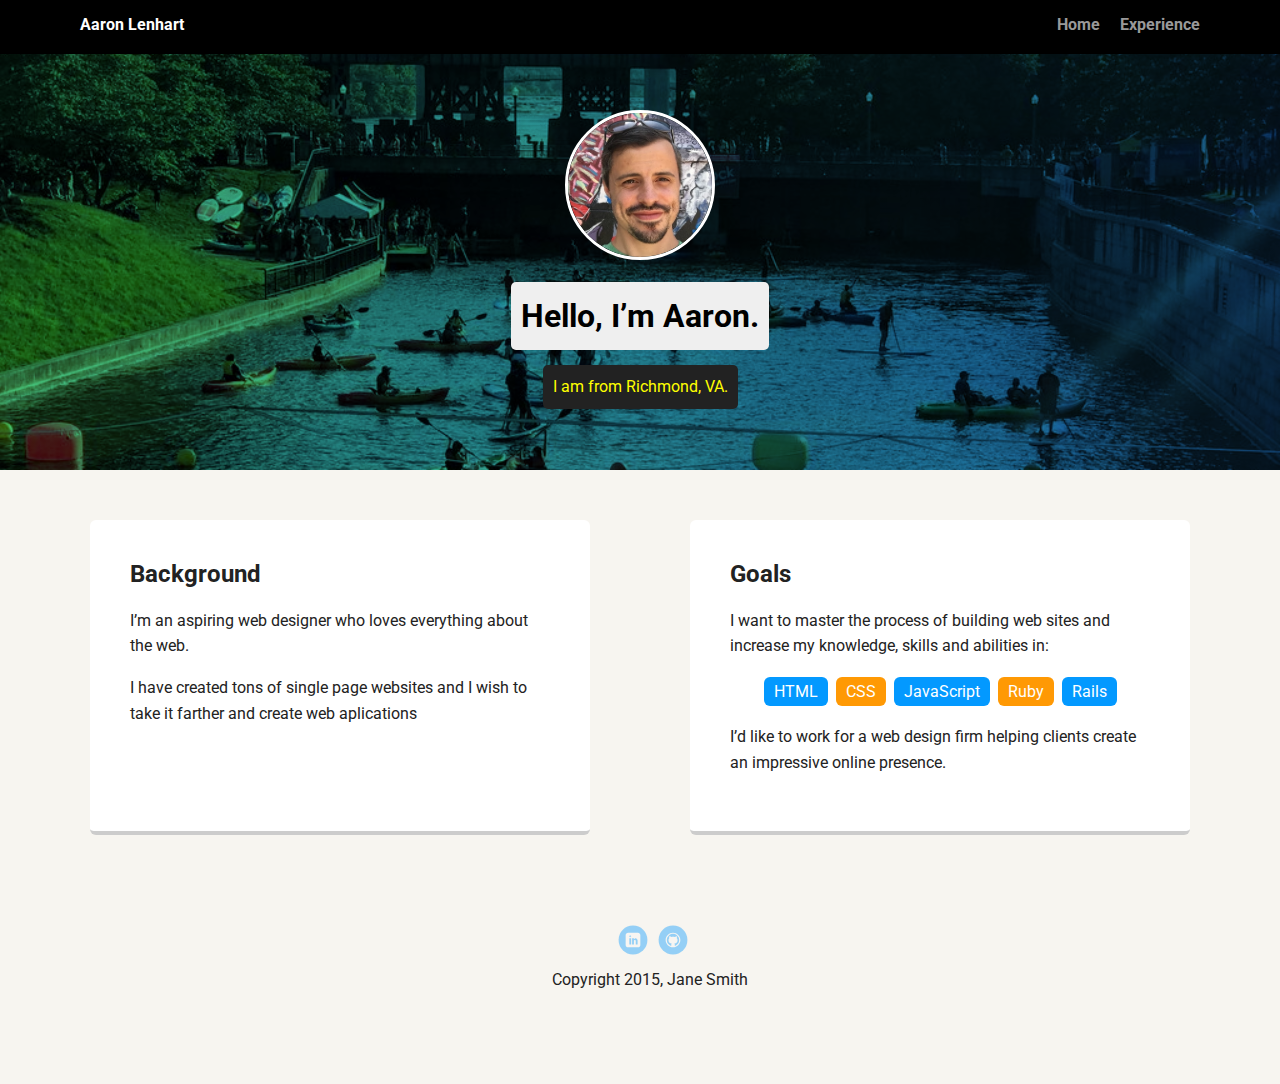
==== portfolio_update_v1/index.html @ 78f04463 "Just starting" ====
<!doctype html>
<html lang="en">
<head>
  <meta charset="utf-8">
  <title>Aaron Lenhart's Profile</title>
  <meta name="viewport" content="width=device-width, initial-scale=1.0">
  <link rel="stylesheet" href="styles.css">
  <link href="https://fonts.googleapis.com/css?family=Muli%7CRoboto:400,300,500,700,900" rel="stylesheet"></head>
  <body>

    <div class="main-nav">
        <ul class="nav">
          <li class="name">Aaron Lenhart</li>
          <li><a href="index.html">Home</a></li>
          <li><a href="#">Experience</a></li>
        </ul>
    </div>

    <header>
      <img src="images/rsz_profile.jpg" alt="Drawing of Aaron" class="profile-image">
      <h1 class="tag name">Hello, I’m Aaron.</h1>
      <p class="tag location">I am from Richmond, VA.</p>
    </header>

    <main class="flex">
      <div class="card">
        <h2>Background</h2>
        <p>I’m an aspiring web designer who loves everything about the web.</p>
        <p>I have created tons of single page websites and I wish to take it farther and create web aplications</p>
      </div>

      <div class="card">
        <h2>Goals</h2>
        <p>I want to master the process of building web sites and increase my knowledge, skills and abilities in:</p>
        <ul class="skills">
          <li>HTML</li>
          <li>CSS</li>
          <li>JavaScript</li>
          <li>Ruby</li>
          <li>Rails</li>
        </ul>
        <p>I’d like to work for a web design firm helping clients create an impressive online presence.</p>
      </div>

    </main>
    <footer>
      <ul>
        <li><a href="http://www.linkedin.com/in/aaron-lenhart-2842167a" class="social linkedin" target="_blank">LinkedIn</a></li>
        <li><a href="#" class="social github">Github</a></li>
      </ul>
      <p class="copyright">Copyright 2015, Jane Smith</p>
    </footer>
  </body>
  </html>
---- portfolio_update_v1/styles.css ----
/* Global Layout Set-up */
* {
  box-sizing: border-box;
}

body {
  margin: 0;
  padding: 0;
  text-align: center;
  font-family: 'Roboto', sans-serif;
  color: #222;
  background: #f7f5f0;
}
/* Link Styles */

a {
  text-decoration: none;
  color: #999;
}
a:hover {
  color: #6633ff;
}

/* Section Styles */

.main-nav {
  width: 100%;
  background: black;
  min-height: 30px;
  padding: 10px;
  position: fixed;
  text-align: center;
}
.nav {
  display: flex;
  justify-content: space-around;
  font-weight: 700;
  list-style-type: none;
  margin: 0 auto;
  padding: 0;
}

.nav .name {
    display: block;
    margin-right: auto;
    color: white;
}
.nav li {
  padding: 5px 10px 10px 10px;
}
.nav a {
  transition: all .5s;
}
.nav a:hover {
  color: white
}

header {
  text-align: center;
  background: linear-gradient(90deg, #43cea2, #185a9d),
              url('images/bckrnd.jpg') no-repeat;
  background-blend-mode: multiply;
 background-position: center;
  background-size: cover;
  padding-top: 60px;
  padding-bottom: 25px;

}
header {
  line-height: 1.5;
}
header .profile-image {
  margin-top: 50px;
  width: 150px;
  height: 150px;
  border-radius: 50%;
  border: 3px solid white;
  transition: all .5s;

}
header .profile-image:hover {
  transform: scale(1.2) rotate(5deg);
}
.tag {
  background-color: #efefef;
  color: black;
  padding: 10px;
  border-radius: 5px;
  display: table;
  margin: 15px auto;

}
.location {
  background-color: #222;
  color: yellow;

}
.card {
  margin: 30px;
  padding: 20px 40px 40px;
  max-width: 500px;
  text-align: left;
  background: #fff;
  border-bottom: 4px solid #ccc;
  border-radius: 6px;
  transition: all .5s;
}
.card:hover {
  border-color: #ff99ff;
}

ul.skills {
  padding: 0;
  text-align: center;
}

.skills li {
  border-radius: 6px;
  display: inline-block;
  background: #ff9904;
  color: white;
  padding: 5px 10px;
  margin: 2px;
}

.skills li:nth-child(odd) {
  background: #0399ff;
}

footer {
  width: 100%;
  min-height: 30px;
  padding: 20px 0 40px 20px;
}

footer .copyright {
  top: -8px;
  font-size: .75em;
}

footer ul {
  list-style-type: none;
  margin: 0;
  padding: 0;
}

footer ul li {
  display: inline-block;
}

a.social {
  display: inline-block;
  text-indent: -9999px;
  margin-left: 5px;
  width: 30px;
  height: 30px;
  background-size: 30px 30px;
  opacity: .4;
  transition: all .5s;
}
a.twitter {
  background-image: url(images/twitter.svg);
}
a.linkedin {
  background-image: url(images/linkedin.svg);
}
a.github {
  background-image: url(images/github.svg);
}
a.social:hover {
  opacity: 1;
}
.clearfix {
  clear: both;
}

/* Styles for larger screens */
@media screen and (min-width: 720px) {

  .flex {
      display: -ms-flexbox;      /* TWEENER - IE 10 */
      display: flex;
      max-width: 1200px;
      -ms-flex-pack: distribute;
      justify-content: space-around;
      margin: 0 auto;
  }

  header {
    min-height: 470px;
  }

  .nav {
    max-width: 1200px;
    padding: 0 30px;
  }


  main {
    padding-top: 20px;
  }

  main p {
    line-height: 1.6em;
  }

  footer {
    font-size: 1.3em;
    max-width: 1200px;
    margin: 40px auto;
  }

}
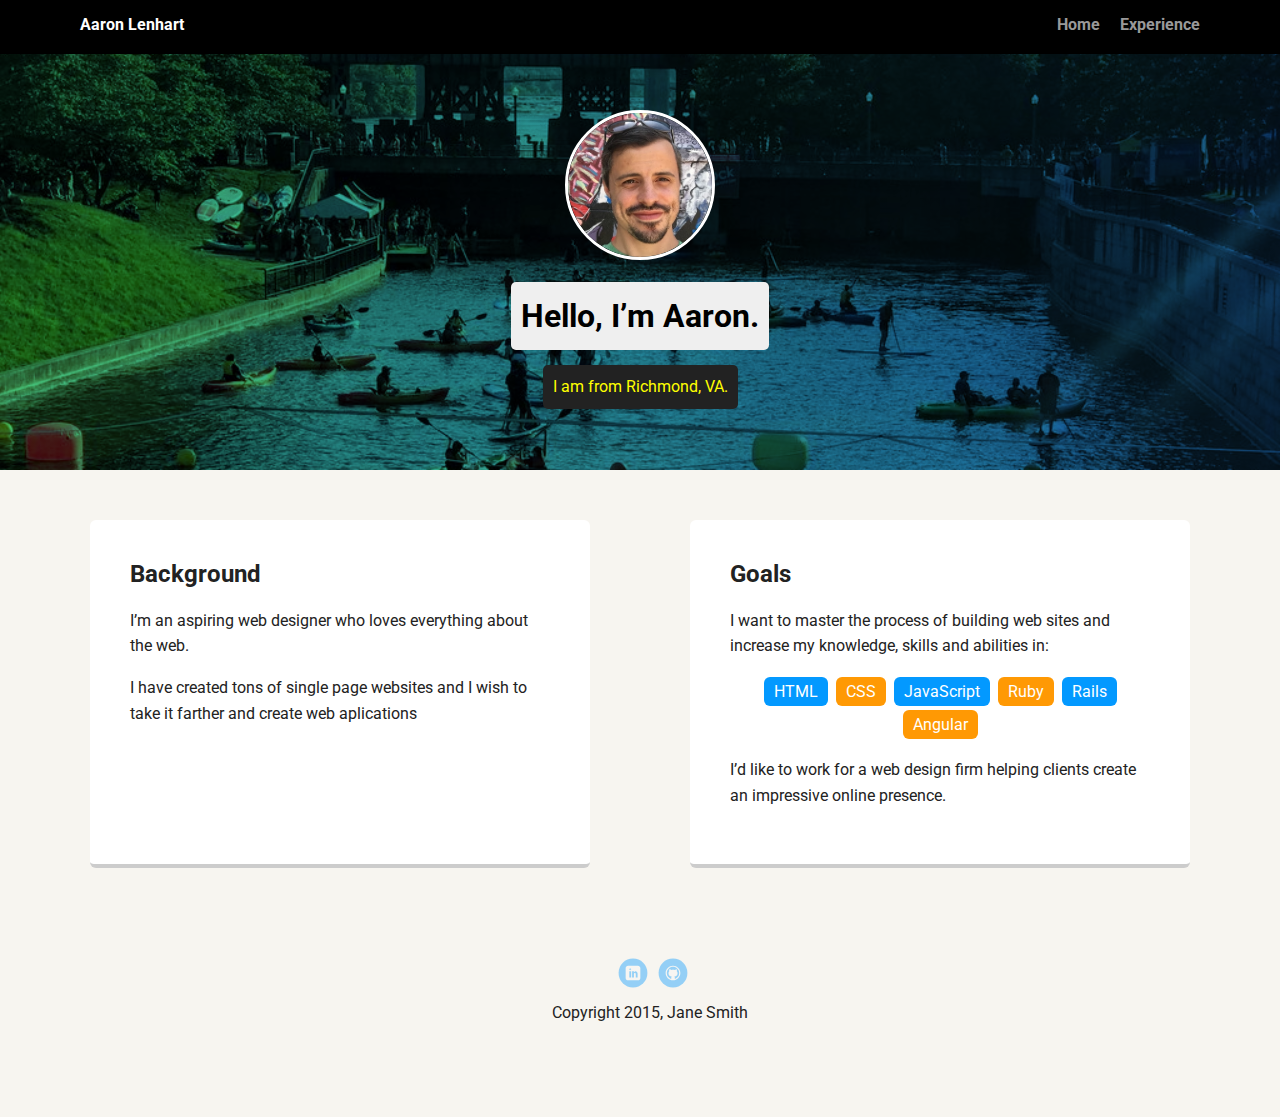
==== commit 0028b256: "Final updates" ====
--- a/portfolio_update_v1/index.html
+++ b/portfolio_update_v1/index.html
@@ -12,7 +12,7 @@
         <ul class="nav">
           <li class="name">Aaron Lenhart</li>
           <li><a href="index.html">Home</a></li>
-          <li><a href="#">Experience</a></li>
+          <li><a href="experience.html">Experience</a></li>
         </ul>
     </div>
 
@@ -38,6 +38,7 @@
           <li>JavaScript</li>
           <li>Ruby</li>
           <li>Rails</li>
+          <li>Angular</li>
         </ul>
         <p>I’d like to work for a web design firm helping clients create an impressive online presence.</p>
       </div>
@@ -46,7 +47,7 @@
     <footer>
       <ul>
         <li><a href="http://www.linkedin.com/in/aaron-lenhart-2842167a" class="social linkedin" target="_blank">LinkedIn</a></li>
-        <li><a href="#" class="social github">Github</a></li>
+        <li><a href="https://github.com/airinnlionhart" class="social github">Github</a></li>
       </ul>
       <p class="copyright">Copyright 2015, Jane Smith</p>
     </footer>
--- a/portfolio_update_v1/styles.css
+++ b/portfolio_update_v1/styles.css
@@ -30,6 +30,7 @@
   padding: 10px;
   position: fixed;
   text-align: center;
+  z-index: 1;
 }
 .nav {
   display: flex;
@@ -55,17 +56,36 @@
   color: white
 }
 
+#video-header{
+  background: linear-gradient(90deg, #43cea2, #185a9d);
+  z-index: 0;
+  background-size: cover;
+  padding-top: 54px;
+  position: static;
+
+}
+#video-header video{
+ margin-top: -300px;
+  width: 100%;
+  z-index: 0;
+  opacity: .55
+}
+
+
+
 header {
   text-align: center;
   background: linear-gradient(90deg, #43cea2, #185a9d),
               url('images/bckrnd.jpg') no-repeat;
   background-blend-mode: multiply;
- background-position: center;
+  background-position: center;
   background-size: cover;
   padding-top: 60px;
   padding-bottom: 25px;
 
 }
+
+
 header {
   line-height: 1.5;
 }
@@ -98,6 +118,7 @@
 .card {
   margin: 30px;
   padding: 20px 40px 40px;
+  min-width: 400px;
   max-width: 500px;
   text-align: left;
   background: #fff;
@@ -105,8 +126,31 @@
   border-radius: 6px;
   transition: all .5s;
 }
+.card-two{
+  margin: 30px;
+  padding: 20px 40px 40px;
+  min-width: 400px;
+  max-width: 500px;
+  text-align: left;
+  background: #fff;
+  border-bottom: 4px solid #ccc;
+  border-radius: 6px;
+  transition: all .5s;
+}
 .card:hover {
-  border-color: #ff99ff;
+  -webkit-animation: random 5s infinite;
+   animation: random 5s infinite;
+}
+.card-two:hover{
+  -webkit-animation: random 5s infinite;
+   animation: random 5s infinite;
+}
+@keyframes  random {
+    60% { border-color: blue; }
+    75% { border-color: white; }
+}
+.contain{
+  width: 45%
 }
 
 ul.skills {
@@ -169,6 +213,7 @@
 }
 a.social:hover {
   opacity: 1;
+  transform: scale(1.9) rotate(5deg);
 }
 .clearfix {
   clear: both;
@@ -210,4 +255,26 @@
     margin: 40px auto;
   }
 
-}
+
+
+  .container {
+    width: 100%;
+    background-color: #ddd;
+  }
+
+  .skills {
+    text-align: right;
+    padding-top: 10px;
+    padding-bottom: 10px;
+    color: white;
+  }
+
+  .html {width: 95%; background-color: #4CAF50;}
+  .css {width: 90%; background-color: #2196F3;}
+  .js {width: 65%; background-color: #f44336;}
+  .python {width: 65%; background-color: #f44336;}
+  .powershell {width: 65%; background-color: #2196F3;}
+  .bootstrap {width: 90%; background-color: #4CAF50;}
+
+
+}
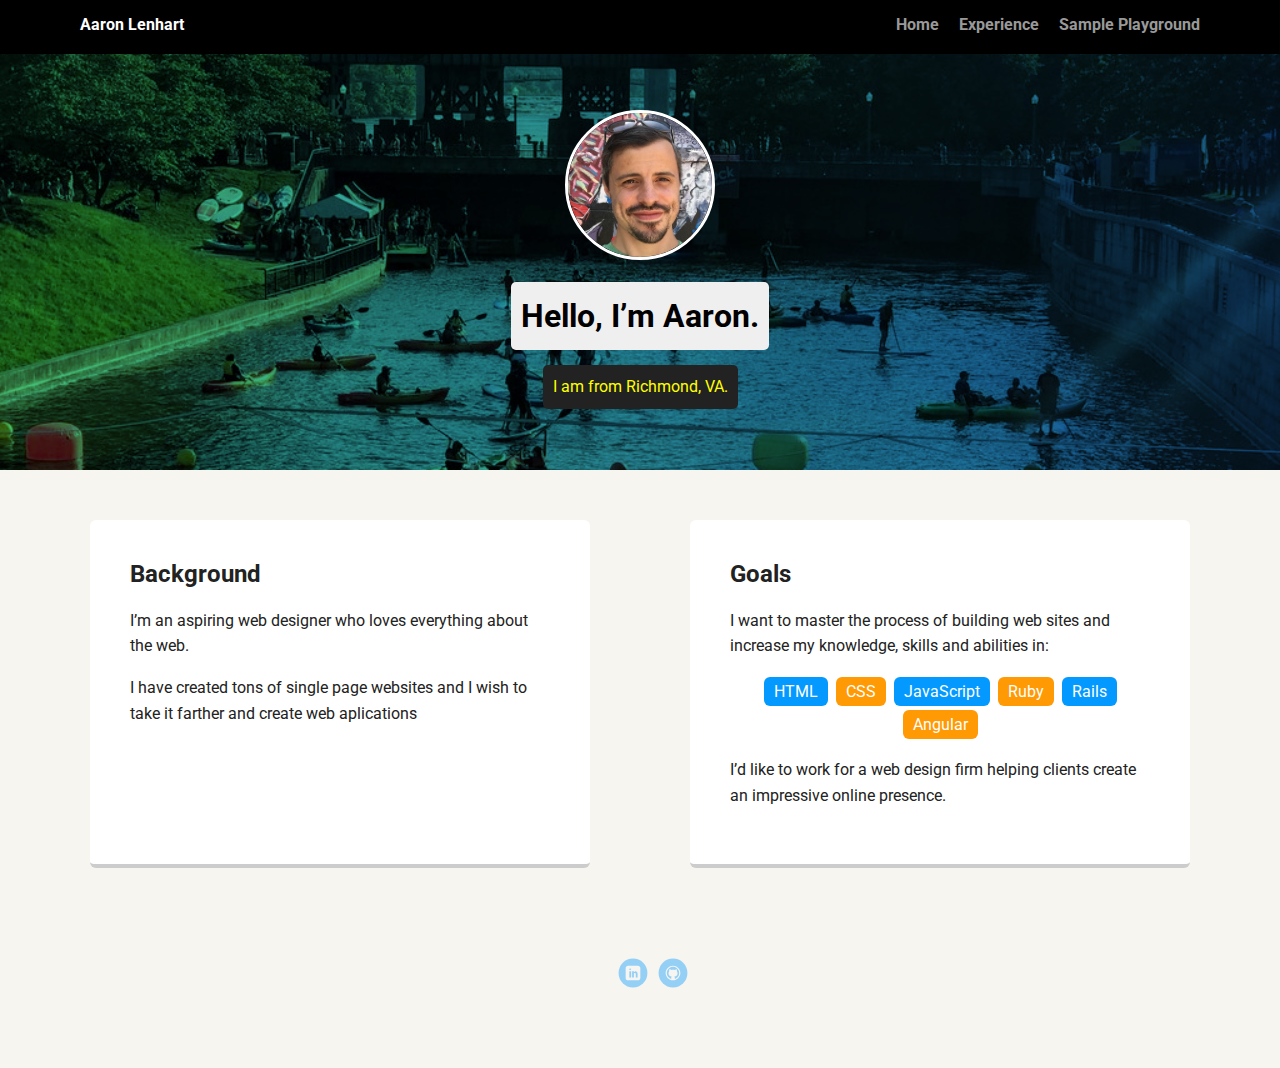
==== commit 0f33c219: "Added more to show" ====
--- a/portfolio_update_v1/index.html
+++ b/portfolio_update_v1/index.html
@@ -13,6 +13,7 @@
           <li class="name">Aaron Lenhart</li>
           <li><a href="index.html">Home</a></li>
           <li><a href="experience.html">Experience</a></li>
+          <li><a href="landingPage.html">Sample Playground</a></li>
         </ul>
     </div>
 
@@ -49,7 +50,7 @@
         <li><a href="http://www.linkedin.com/in/aaron-lenhart-2842167a" class="social linkedin" target="_blank">LinkedIn</a></li>
         <li><a href="https://github.com/airinnlionhart" class="social github">Github</a></li>
       </ul>
-      <p class="copyright">Copyright 2015, Jane Smith</p>
+      
     </footer>
   </body>
   </html>
